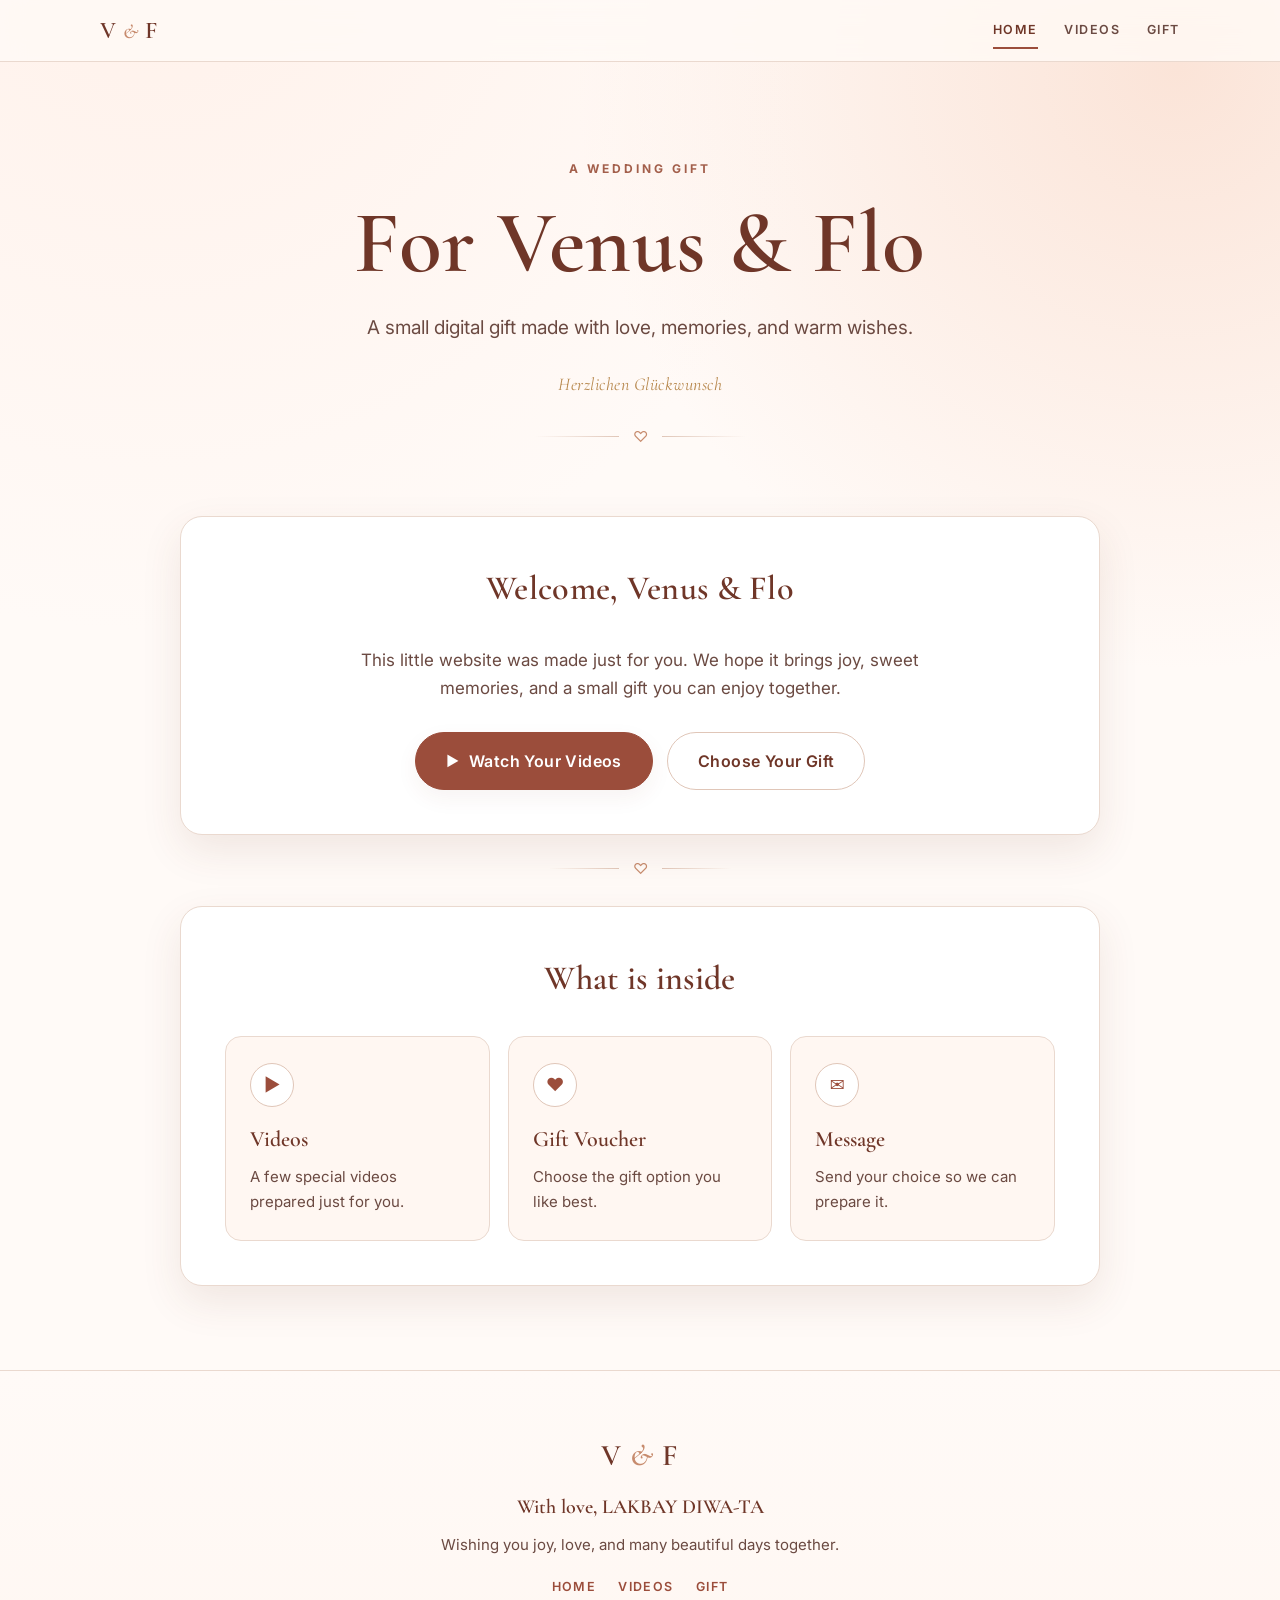
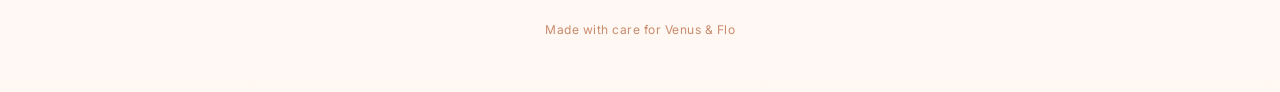
==== index.html @ 5f5d4eab "initial version 1.0 Initial version 1.0 V&F web! :) Created: 07-Aug-2026 Wedding Date: 08-Aug-2026" ====
<!DOCTYPE html>
<html lang="en">
<head>
  <meta charset="UTF-8" />
  <meta name="viewport" content="width=device-width, initial-scale=1.0" />
  <meta name="description" content="A small digital wedding gift website made for Venus and Flo." />
  <meta name="theme-color" content="#9b4d3b" />
  <title>For Venus &amp; Flo</title>
  <link rel="icon" href="data:image/svg+xml,%3Csvg xmlns='http://www.w3.org/2000/svg' viewBox='0 0 100 100'%3E%3Ctext y='.9em' font-size='90'%3E%F0%9F%92%9D%3C/text%3E%3C/svg%3E" />
  <link rel="preconnect" href="https://fonts.googleapis.com" />
  <link rel="preconnect" href="https://fonts.gstatic.com" crossorigin />
  <link href="https://fonts.googleapis.com/css2?family=Cormorant+Garamond:ital,wght@0,500;0,600;1,500&family=Inter:wght@400;500;600;700&display=swap" rel="stylesheet" />
  <link rel="stylesheet" href="style.css" />
</head>
<body>
  <a class="skip-link" href="#main">Skip to content</a>

  <canvas id="confetti-canvas" aria-hidden="true"></canvas>

  <header class="site-nav"></header>
  <section class="site-hero"></section>

  <main id="main" class="page">
    <section class="card hero-card">
      <h2>Welcome, Venus &amp; Flo</h2>
      <p class="lead">
        This little website was made just for you.
        We hope it brings joy, sweet memories, and a small gift you can enjoy together.
      </p>
      <div class="button-row">
        <a class="button" href="videos.html"><span class="btn-ic" aria-hidden="true">&#9658;</span>Watch Your Videos</a>
        <a class="button secondary" href="voucher.html">Choose Your Gift</a>
      </div>
    </section>

    <div class="divider" aria-hidden="true"></div>

    <section class="card">
      <h2 style="text-align:center;">What is inside</h2>
      <div class="simple-grid">
        <a class="feature" href="videos.html">
          <span class="feature-ic" aria-hidden="true">&#9658;</span>
          <h3>Videos</h3>
          <p>A few special videos prepared just for you.</p>
        </a>
        <a class="feature" href="voucher.html">
          <span class="feature-ic" aria-hidden="true">&#9829;</span>
          <h3>Gift Voucher</h3>
          <p>Choose the gift option you like best.</p>
        </a>
        <a class="feature" href="voucher.html">
          <span class="feature-ic" aria-hidden="true">&#9993;</span>
          <h3>Message</h3>
          <p>Send your choice so we can prepare it.</p>
        </a>
      </div>
    </section>
  </main>

  <footer class="site-footer"></footer>

  <script src="layout.js"></script>
  <script src="confetti.js"></script>
</body>
</html>
---- style.css ----
/* =========================================================
   For Venus and Flo - Wedding Gift Website
   Refined "quiet luxury" stylesheet. Single source, no dupes.
   Slim sticky monogram nav + non-sticky hero + compact footer.
   ========================================================= */

/* ---------- Design tokens ---------- */
:root {
  --ink: #43302b;
  --ink-soft: #6b4a42;
  --brand: #9b4d3b;
  --brand-dark: #6f3628;
  --brand-deep: #a35f4b;
  --accent: #c78b6d;
  --gold: #b8894f;
  --line: #ead9cf;
  --line-strong: #e0c6b8;
  --paper: #fffaf7;
  --card: #ffffff;
  --card-soft: #fff7f2;
  --nav-bg: rgba(255, 250, 247, 0.82);
  --radius-lg: 22px;
  --radius-md: 16px;
  --radius-pill: 999px;
  --shadow-soft: 0 8px 22px rgba(111, 54, 40, 0.06);
  --shadow: 0 16px 40px rgba(111, 54, 40, 0.10);
  --shadow-lift: 0 22px 50px rgba(111, 54, 40, 0.16);
  --nav-h: 62px;
  --ease: 0.24s cubic-bezier(0.2, 0.7, 0.2, 1);
  --serif: "Cormorant Garamond", "Playfair Display", Georgia, serif;
  --sans: "Inter", system-ui, -apple-system, "Segoe UI", Arial, sans-serif;
}

/* ---------- Reset ---------- */
*,
*::before,
*::after {
  box-sizing: border-box;
}

html {
  scroll-behavior: smooth;
}

body {
  margin: 0;
  font-family: var(--sans);
  color: var(--ink);
  background:
    radial-gradient(circle at 12% -5%, #fff1ea, transparent 34%),
    radial-gradient(circle at 92% 4%, #fbe4d8, transparent 30%),
    var(--paper);
  min-height: 100vh;
  line-height: 1.65;
  -webkit-font-smoothing: antialiased;
  text-rendering: optimizeLegibility;
}

/* ---------- Typography ---------- */
h1 {
  margin: 0;
  font-family: var(--serif);
  font-weight: 600;
  font-size: clamp(46px, 8.5vw, 88px);
  line-height: 1.02;
  color: var(--brand-dark);
  letter-spacing: 0.5px;
}

h2 {
  margin-top: 0;
  font-family: var(--serif);
  font-weight: 600;
  color: var(--brand-dark);
  font-size: clamp(26px, 3.6vw, 34px);
  letter-spacing: 0.3px;
}

h3 {
  margin: 0 0 8px;
  font-family: var(--serif);
  font-weight: 600;
  font-size: 22px;
  color: var(--brand-dark);
}

p {
  margin: 0 0 14px;
}

/* =========================================================
   1. SLIM STICKY NAV (monogram left, text links right)
   ========================================================= */
.site-nav {
  position: sticky;
  top: 0;
  z-index: 70;
  height: var(--nav-h);
  background: var(--nav-bg);
  -webkit-backdrop-filter: saturate(150%) blur(12px);
  backdrop-filter: saturate(150%) blur(12px);
  border-bottom: 1px solid var(--line);
}

.nav-inner {
  height: 100%;
  width: min(1080px, 92%);
  margin: 0 auto;
  display: flex;
  align-items: center;
  justify-content: space-between;
  gap: 16px;
}

.monogram {
  display: inline-flex;
  align-items: baseline;
  gap: 6px;
  font-family: var(--serif);
  font-weight: 600;
  font-size: 24px;
  letter-spacing: 1px;
  color: var(--brand-dark);
  text-decoration: none;
  line-height: 1;
}

.monogram .amp {
  color: var(--accent);
  font-style: italic;
  font-size: 20px;
}

.nav-links {
  display: flex;
  align-items: center;
  gap: 26px;
}

.nav-links a {
  position: relative;
  font-size: 12.5px;
  font-weight: 600;
  letter-spacing: 1.6px;
  text-transform: uppercase;
  color: var(--ink-soft);
  text-decoration: none;
  padding: 6px 0;
  transition: color var(--ease);
}

.nav-links a::after {
  content: "";
  position: absolute;
  left: 0;
  right: 100%;
  bottom: -2px;
  height: 1.5px;
  background: var(--brand);
  transition: right var(--ease);
}

.nav-links a:hover,
.nav-links a:focus-visible {
  color: var(--brand-dark);
}

.nav-links a:hover::after,
.nav-links a:focus-visible::after,
.nav-links a.active::after {
  right: 0;
}

.nav-links a.active {
  color: var(--brand-dark);
}

/* =========================================================
   2. HERO (not sticky, scrolls away)
   ========================================================= */
.site-hero {
  position: relative;
  text-align: center;
  padding: clamp(46px, 8vw, 92px) 20px clamp(40px, 6vw, 72px);
}

.hero-inner {
  width: min(820px, 92%);
  margin: 0 auto;
}

.eyebrow {
  display: inline-block;
  margin: 0 0 20px;
  color: var(--brand-deep);
  font-weight: 700;
  letter-spacing: 3px;
  text-transform: uppercase;
  font-size: 12px;
}

.subtitle {
  max-width: 640px;
  margin: 22px auto 0;
  font-size: clamp(16px, 1.7vw, 19px);
  line-height: 1.75;
  color: var(--ink-soft);
}

.hero-date {
  margin: 26px 0 0;
  font-family: var(--serif);
  font-style: italic;
  font-size: 18px;
  color: var(--gold);
  letter-spacing: 0.5px;
}

.hero-rule {
  display: flex;
  align-items: center;
  justify-content: center;
  gap: 14px;
  margin: 30px auto 0;
  color: var(--accent);
}

.hero-rule::before,
.hero-rule::after {
  content: "";
  height: 1px;
  width: 84px;
  background: linear-gradient(90deg, transparent, var(--line-strong));
}

.hero-rule::after {
  background: linear-gradient(90deg, var(--line-strong), transparent);
}

.hero-rule span {
  font-size: 15px;
  line-height: 1;
}

/* =========================================================
   3. PAGE + CARDS
   ========================================================= */
.page {
  width: min(920px, 92%);
  margin: 0 auto clamp(48px, 8vw, 84px);
}

.card {
  position: relative;
  background: var(--card);
  border: 1px solid var(--line);
  border-radius: var(--radius-lg);
  padding: clamp(28px, 4vw, 44px);
  margin-bottom: 26px;
  box-shadow: var(--shadow);
}

.hero-card {
  text-align: center;
}

.lead {
  max-width: 620px;
  margin: 0 auto 4px;
  font-size: 17px;
  color: var(--ink-soft);
}

.divider {
  display: flex;
  align-items: center;
  justify-content: center;
  gap: 14px;
  margin: 4px auto 30px;
  color: var(--accent);
}

.divider::before,
.divider::after {
  content: "";
  height: 1px;
  width: 70px;
  background: linear-gradient(90deg, transparent, var(--line-strong));
}

.divider::after {
  background: linear-gradient(90deg, var(--line-strong), transparent);
}

.divider span {
  font-size: 15px;
  line-height: 1;
}

/* =========================================================
   4. BUTTONS (one primary intent per page)
   ========================================================= */
.button-row {
  display: flex;
  justify-content: center;
  gap: 14px;
  flex-wrap: wrap;
  margin-top: 30px;
}

.button {
  display: inline-flex;
  align-items: center;
  gap: 10px;
  padding: 15px 30px;
  border-radius: var(--radius-pill);
  background: var(--brand);
  color: #fff;
  text-decoration: none;
  font-weight: 600;
  letter-spacing: 0.4px;
  border: 1px solid var(--brand);
  box-shadow: var(--shadow-soft);
  transition: transform var(--ease), background var(--ease), box-shadow var(--ease);
}

.button .btn-ic {
  font-size: 14px;
  line-height: 1;
}

.button:hover,
.button:focus-visible {
  background: var(--brand-dark);
  border-color: var(--brand-dark);
  transform: translateY(-2px);
  box-shadow: var(--shadow-lift);
}

.button.secondary {
  background: transparent;
  color: var(--brand-dark);
  border-color: var(--line-strong);
  box-shadow: none;
}

.button.secondary:hover,
.button.secondary:focus-visible {
  background: var(--card-soft);
  border-color: var(--accent);
}

.text-link {
  display: inline-flex;
  align-items: center;
  gap: 7px;
  margin-top: 12px;
  color: var(--brand);
  font-weight: 600;
  font-size: 14px;
  letter-spacing: 0.4px;
  text-decoration: none;
}

.text-link::after {
  content: "\2192";
  transition: transform var(--ease);
}

.text-link:hover,
.text-link:focus-visible {
  color: var(--brand-dark);
}

.text-link:hover::after {
  transform: translateX(4px);
}

/* =========================================================
   5. FEATURE GRID (whole card clickable)
   ========================================================= */
.simple-grid {
  display: grid;
  grid-template-columns: repeat(3, 1fr);
  gap: 18px;
  margin-top: 26px;
}

.feature {
  display: block;
  background: var(--card-soft);
  border: 1px solid var(--line);
  border-radius: var(--radius-md);
  padding: 26px 24px;
  text-decoration: none;
  color: inherit;
  transition: transform var(--ease), box-shadow var(--ease), border-color var(--ease);
}

.feature:hover,
.feature:focus-visible {
  transform: translateY(-4px);
  box-shadow: var(--shadow);
  border-color: var(--accent);
}

.feature .feature-ic {
  display: inline-flex;
  align-items: center;
  justify-content: center;
  width: 44px;
  height: 44px;
  border-radius: 50%;
  background: #fff;
  border: 1px solid var(--line-strong);
  color: var(--brand);
  font-size: 18px;
  margin-bottom: 14px;
}

.feature p {
  color: var(--ink-soft);
  font-size: 15px;
  margin-bottom: 0;
}

/* =========================================================
   6. VIDEOS
   ========================================================= */
.video-wrapper {
  width: 100%;
  aspect-ratio: 16 / 9;
  overflow: hidden;
  border-radius: var(--radius-md);
  background: #000;
  box-shadow: var(--shadow-soft);
}

.video-wrapper iframe {
  width: 100%;
  height: 100%;
  border: 0;
  display: block;
}

.video-fallback {
  margin: 14px 2px 0;
  font-size: 14px;
  color: var(--ink-soft);
}

.video-fallback a {
  color: var(--brand);
  font-weight: 600;
  text-decoration: none;
}

.video-fallback a:hover,
.video-fallback a:focus-visible {
  text-decoration: underline;
}

/* =========================================================
   7. GIFT FORM
   ========================================================= */
.note-box {
  margin-top: 22px;
  padding: 16px 18px;
  border-radius: 14px;
  background: var(--card-soft);
  border: 1px solid var(--line);
  line-height: 1.6;
  font-size: 15px;
  color: var(--ink-soft);
}

.gift-form {
  margin-top: 26px;
}

.voucher-grid {
  display: grid;
  grid-template-columns: repeat(3, 1fr);
  gap: 16px;
}

.voucher-radio {
  position: absolute;
  opacity: 0;
  width: 1px;
  height: 1px;
  pointer-events: none;
}

.voucher-card {
  display: block;
  cursor: pointer;
  background: var(--card-soft);
  border: 1px solid var(--line);
  border-radius: var(--radius-md);
  padding: 24px 22px;
  transition: transform var(--ease), box-shadow var(--ease), background var(--ease), border-color var(--ease);
}

.voucher-card:hover {
  transform: translateY(-3px);
  box-shadow: var(--shadow);
  border-color: var(--accent);
}

.choice-letter {
  display: inline-flex;
  align-items: center;
  justify-content: center;
  width: 40px;
  height: 40px;
  border-radius: 50%;
  background: #fff;
  border: 1px solid var(--line-strong);
  color: var(--brand);
  font-family: var(--serif);
  font-weight: 600;
  font-size: 18px;
  margin-bottom: 12px;
  transition: transform var(--ease), background var(--ease), color var(--ease);
}

.voucher-card p {
  margin-bottom: 0;
  color: var(--ink-soft);
  font-size: 15px;
}

.voucher-radio:checked + .voucher-card {
  background: #fff;
  border-color: var(--brand);
  box-shadow:
    inset 0 0 0 2px var(--brand),
    var(--shadow);
}

.voucher-radio:checked + .voucher-card .choice-letter {
  background: var(--brand);
  color: #fff;
  transform: scale(1.06);
}

.voucher-radio:focus-visible + .voucher-card {
  box-shadow:
    inset 0 0 0 2px var(--brand),
    0 0 0 4px rgba(155, 77, 59, 0.18);
}

/* =========================================================
   7b. PRANK "D" OPTION (blinking, then swaps to joke text)
   ========================================================= */
.prank-card {
  grid-column: 1 / -1;                 /* full width under A/B/C */
  cursor: pointer;
  text-align: center;
  border: 2px dashed var(--gold);
  background: linear-gradient(135deg, #fff7ec, #fff);
  border-radius: var(--radius-md);
  padding: 22px 24px;
  transition: transform var(--ease), box-shadow var(--ease);
}

.prank-card:hover {
  transform: translateY(-2px);
  box-shadow: var(--shadow);
}

.prank-card .prank-live {
  display: inline-flex;
  align-items: center;
  gap: 12px;
  justify-content: center;
  flex-wrap: wrap;
}

.prank-card .choice-letter {
  background: var(--gold);
  color: #fff;
  border-color: var(--gold);
  margin-bottom: 0;
  animation: prank-pulse 0.9s ease-in-out infinite;
}

.prank-amount {
  font-family: var(--serif);
  font-weight: 600;
  font-size: clamp(24px, 4vw, 34px);
  color: var(--gold);
  letter-spacing: 0.5px;
  animation: prank-blink 0.85s steps(1, end) infinite;
}

.prank-hint {
  margin: 8px 0 0;
  font-size: 13px;
  color: var(--brand-deep);
  letter-spacing: 0.4px;
  animation: prank-blink 0.85s steps(1, end) infinite;
}

@keyframes prank-blink {
  0%, 55% { opacity: 1; }
  56%, 100% { opacity: 0.15; }
}

@keyframes prank-pulse {
  0%, 100% { transform: scale(1); }
  50% { transform: scale(1.12); }
}

/* After the trick is revealed */
.prank-card.revealed {
  cursor: default;
  border-style: solid;
  border-color: var(--line-strong);
  background: var(--card-soft);
}

.prank-card.revealed .prank-reveal {
  display: block;
}

.prank-reveal {
  display: none;
  font-family: var(--serif);
  font-size: clamp(19px, 2.6vw, 24px);
  color: var(--brand-dark);
  line-height: 1.4;
  margin: 0;
}

.prank-reveal .prank-emoji {
  font-family: var(--sans);
}

/* =========================================================
   8. MESSAGE + SUBMIT
   ========================================================= */
.message-box {
  width: 100%;
  margin-top: 30px;
}

.message-box label {
  display: block;
  margin-bottom: 12px;
  font-size: 17px;
  font-weight: 600;
  color: var(--brand-dark);
  text-align: left;
}

.message-box textarea {
  width: 100%;
  min-height: 150px;
  padding: 18px;
  border: 1px solid var(--line-strong);
  border-radius: var(--radius-md);
  background: var(--card-soft);
  color: var(--ink);
  font-family: inherit;
  font-size: 16px;
  line-height: 1.7;
  resize: vertical;
  transition: border-color var(--ease), box-shadow var(--ease);
}

.message-box textarea:focus {
  outline: none;
  border-color: var(--brand);
  box-shadow: 0 0 0 4px rgba(155, 77, 59, 0.12);
}

.form-error {
  display: none;
  margin-top: 16px;
  padding: 12px 14px;
  border-radius: 12px;
  background: #fbe4da;
  color: var(--brand-dark);
  font-weight: 600;
}

.form-error.show {
  display: block;
}

.submit-button {
  width: 100%;
  margin-top: 26px;
  border: 0;
  cursor: pointer;
  font-family: inherit;
  font-size: 16px;
  justify-content: center;
}

/* =========================================================
   9. FOOTER (compact, not sticky)
   ========================================================= */
.site-footer {
  border-top: 1px solid var(--line);
  background: linear-gradient(180deg, rgba(255, 250, 247, 0.4), var(--card-soft));
  padding: clamp(40px, 6vw, 60px) 20px clamp(36px, 5vw, 52px);
  text-align: center;
}

.footer-inner {
  width: min(560px, 92%);
  margin: 0 auto;
}

.footer-monogram {
  font-family: var(--serif);
  font-weight: 600;
  font-size: 30px;
  letter-spacing: 1px;
  color: var(--brand-dark);
  margin-bottom: 10px;
}

.footer-monogram .amp {
  color: var(--accent);
  font-style: italic;
}

.footer-title {
  margin: 0 0 8px;
  color: var(--brand-dark);
  font-family: var(--serif);
  font-size: 20px;
  font-weight: 600;
}

.footer-text {
  margin: 0 auto 20px;
  color: var(--ink-soft);
  line-height: 1.7;
  font-size: 15px;
}

.footer-links {
  display: flex;
  justify-content: center;
  gap: 22px;
  flex-wrap: wrap;
}

.footer-links a {
  color: var(--brand);
  text-decoration: none;
  font-size: 12.5px;
  font-weight: 600;
  letter-spacing: 1.4px;
  text-transform: uppercase;
}

.footer-links a:hover,
.footer-links a:focus-visible {
  color: var(--brand-dark);
  text-decoration: underline;
}

.footer-note {
  margin: 22px 0 0;
  color: var(--accent);
  font-size: 12px;
  letter-spacing: 0.5px;
}

/* =========================================================
   10. CONFETTI
   ========================================================= */
#confetti-canvas {
  position: fixed;
  inset: 0;
  width: 100%;
  height: 100%;
  pointer-events: none;
  z-index: 80;
}

/* =========================================================
   11. ACCESSIBILITY
   ========================================================= */
.skip-link {
  position: absolute;
  left: -9999px;
  top: 0;
  background: var(--brand);
  color: #fff;
  padding: 10px 16px;
  border-radius: 0 0 12px 0;
  z-index: 90;
  font-weight: 600;
  text-decoration: none;
}

.skip-link:focus {
  left: 0;
}

:focus-visible {
  outline: 3px solid rgba(155, 77, 59, 0.42);
  outline-offset: 2px;
}

@media (prefers-reduced-motion: reduce) {
  * {
    animation: none !important;
    transition: none !important;
    scroll-behavior: auto !important;
  }
  /* keep the prank readable without motion: show a soft steady highlight */
  .prank-amount,
  .prank-hint {
    opacity: 1 !important;
  }
}

/* =========================================================
   12. RESPONSIVE
   ========================================================= */
@media (max-width: 720px) {
  :root {
    --nav-h: 58px;
  }

  .nav-links {
    gap: 18px;
  }

  .nav-links a {
    font-size: 11.5px;
    letter-spacing: 1.2px;
  }

  .monogram {
    font-size: 21px;
  }

  .simple-grid,
  .voucher-grid {
    grid-template-columns: 1fr;
  }

  .button {
    width: 100%;
    justify-content: center;
  }

  .hero-rule::before,
  .hero-rule::after {
    width: 54px;
  }
}

@media (max-width: 420px) {
  .nav-links {
    gap: 14px;
  }

  .nav-links a {
    font-size: 11px;
    letter-spacing: 1px;
  }
}
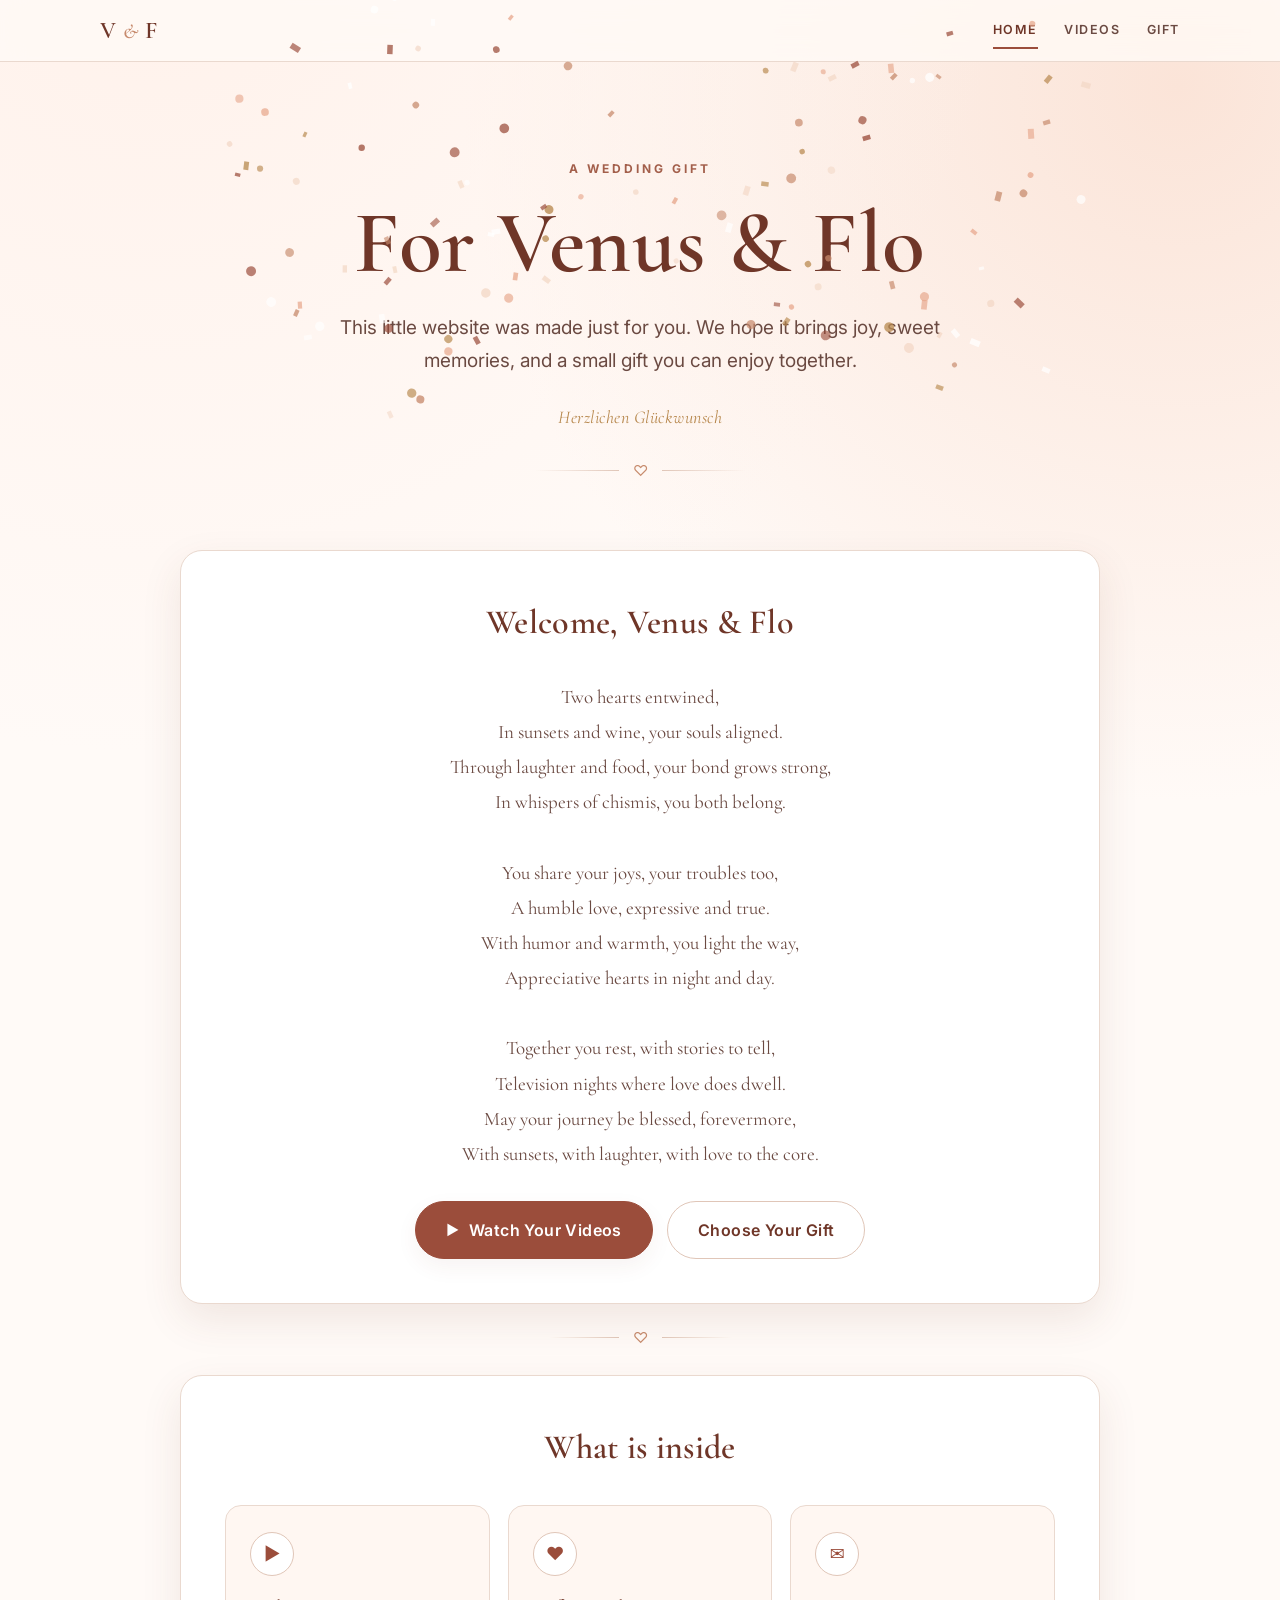
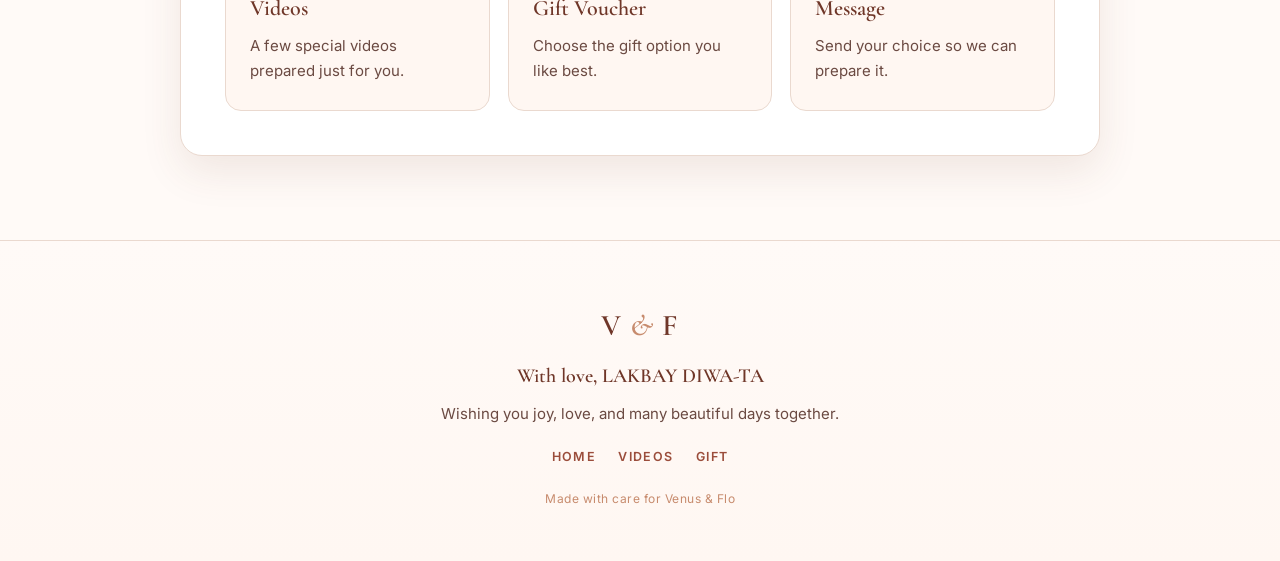
==== commit fdf474ea: "Added the poem and video links Modified to add the poem and the actual video links." ====
--- a/index.html
+++ b/index.html
@@ -23,10 +23,21 @@
   <main id="main" class="page">
     <section class="card hero-card">
       <h2>Welcome, Venus &amp; Flo</h2>
-      <p class="lead">
-        This little website was made just for you.
-        We hope it brings joy, sweet memories, and a small gift you can enjoy together.
-      </p>
+      <p class="poem">Two hearts entwined,
+        In sunsets and wine, your souls aligned.
+        Through laughter and food, your bond grows strong,
+        In whispers of chismis, you both belong.
+
+        You share your joys, your troubles too,
+        A humble love, expressive and true.
+        With humor and warmth, you light the way,
+        Appreciative hearts in night and day.
+        
+        Together you rest, with stories to tell,
+        Television nights where love does dwell.
+        May your journey be blessed, forevermore,
+        With sunsets, with laughter, with love to the core.</p>
+        
       <div class="button-row">
         <a class="button" href="videos.html"><span class="btn-ic" aria-hidden="true">&#9658;</span>Watch Your Videos</a>
         <a class="button secondary" href="voucher.html">Choose Your Gift</a>
--- a/style.css
+++ b/style.css
@@ -264,11 +264,27 @@
   text-align: center;
 }
 
+/* old-style lead, changed to .poem */
 .lead {
   max-width: 620px;
   margin: 0 auto 4px;
   font-size: 17px;
   color: var(--ink-soft);
+}
+
+/* Centered poem: one <p> per stanza, source newlines kept as line breaks */
+.poem {
+  max-width: 620px;
+  margin: 0 auto 22px;
+  font-family: var(--serif);
+  font-size: 19px;
+  line-height: 1.85;
+  color: var(--ink-soft);
+  white-space: pre-line;
+}
+
+.poem:last-child {
+  margin-bottom: 4px;
 }
 
 .divider {
